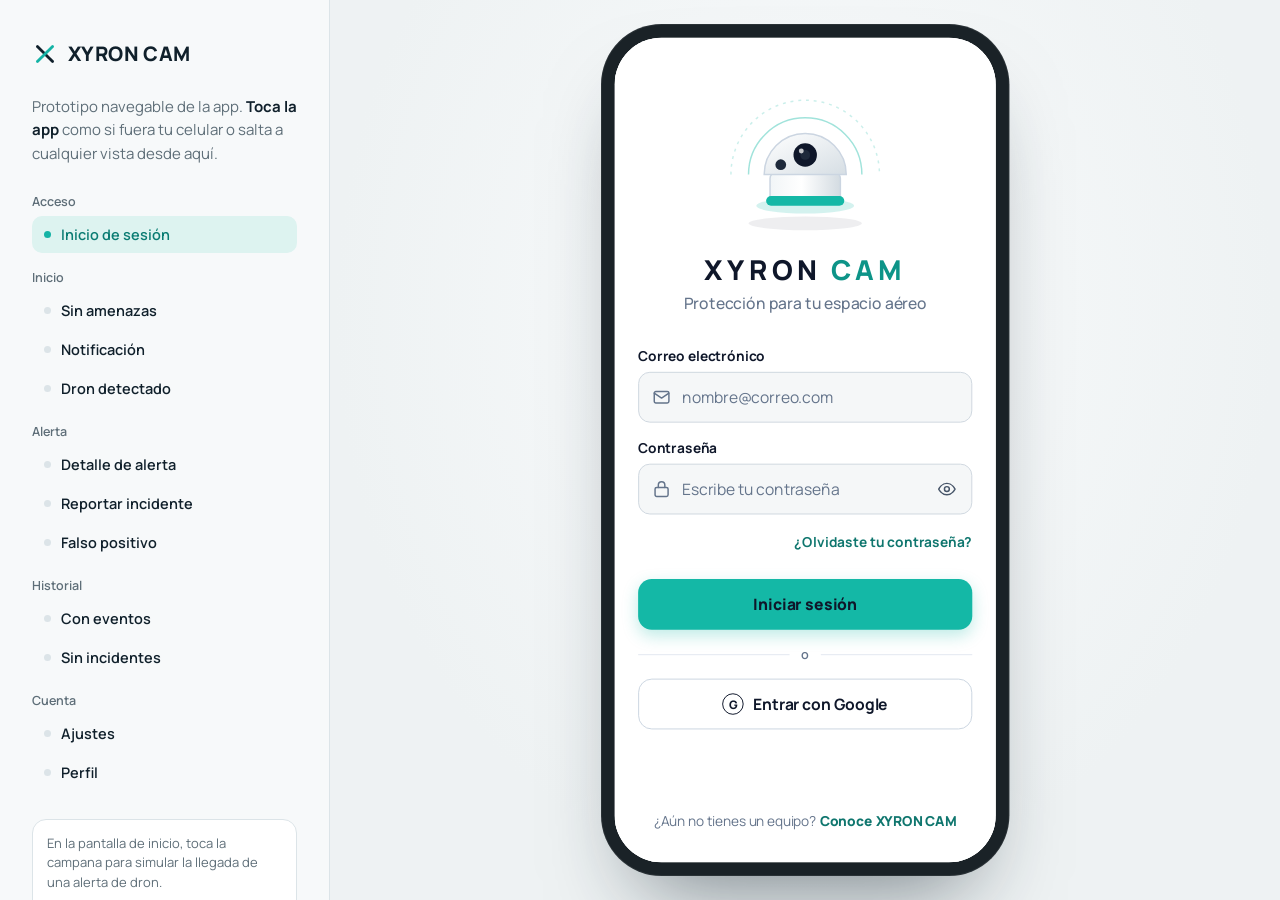
==== prototipo-app.html @ 4e714e8f "Agrega la página de producto estática de XYRON CAM Scout Publica prototipo-v2 como index.html con me" ====
<!DOCTYPE html>
<html lang="es">
<head>
<meta charset="utf-8">
<meta name="viewport" content="width=device-width, initial-scale=1, viewport-fit=cover">
<meta name="theme-color" content="#EEF2F3">
<title>XYRON CAM · Prototipo</title>
<link rel="preconnect" href="https://fonts.googleapis.com">
<link rel="preconnect" href="https://fonts.gstatic.com" crossorigin>
<link href="https://fonts.googleapis.com/css2?family=Manrope:wght@400;500;600;700;800&display=swap" rel="stylesheet">
<style>
:root{
  --ink:#10202B; --muted:#5E6E78; --line:#DCE4E8; --bg:#EEF2F3;
  --teal:#14B3A5; --teal-ink:#0A7C73; --teal-soft:#DDF3F0; --bezel:#1A2227;
}
*{box-sizing:border-box;margin:0;padding:0}
html,body{height:100%}
body{font-family:Manrope,system-ui,-apple-system,"Segoe UI",sans-serif;color:var(--ink);background:var(--bg);overflow:hidden}

.layout{display:grid;grid-template-columns:330px 1fr;height:100vh;height:100dvh}
.panel{padding:40px 32px;display:flex;flex-direction:column;gap:28px;border-right:1px solid var(--line);background:#F7F9FA;overflow-y:auto}
.brand{display:flex;align-items:center;gap:10px;font-weight:800;font-size:20px;letter-spacing:.02em}
.brand svg{width:26px;height:26px}
.intro{font-size:15px;line-height:1.55;color:var(--muted);max-width:30ch}
.intro b{color:var(--ink);font-weight:700}
#menu{display:flex;flex-direction:column;gap:16px}
.group h3{font-size:12.5px;font-weight:600;color:var(--muted);margin-bottom:6px}
.group ul{list-style:none;display:flex;flex-direction:column;gap:2px}
.group button{all:unset;box-sizing:border-box;width:100%;padding:9px 12px;border-radius:10px;font-size:14.5px;font-weight:600;cursor:pointer;display:flex;align-items:center;gap:10px}
.group button::before{content:"";width:7px;height:7px;border-radius:50%;background:var(--line);flex:none}
.group button:hover{background:#ECF1F3}
.group button[aria-current="page"]{background:var(--teal-soft);color:var(--teal-ink)}
.group button[aria-current="page"]::before{background:var(--teal)}
.group button:focus-visible{outline:2px solid var(--teal);outline-offset:2px}
.tip{margin-top:auto;font-size:13px;line-height:1.5;color:var(--muted);padding:14px;border-radius:14px;background:#fff;border:1px solid var(--line)}
.reset{all:unset;cursor:pointer;font-size:13.5px;font-weight:700;color:var(--teal-ink)}
.reset:focus-visible{outline:2px solid var(--teal);outline-offset:3px;border-radius:4px}

.stage{position:relative;display:flex;align-items:center;justify-content:center;overflow:hidden;
  background:radial-gradient(ellipse at 50% 35%, #F9FBFC 0%, var(--bg) 70%)}
.box{position:relative}
.phone{position:absolute;top:0;left:0;width:418px;height:872px;padding:14px;border-radius:62px;background:var(--bezel);
  transform-origin:0 0;box-shadow:0 50px 90px -40px rgba(16,32,43,.55),inset 0 0 0 1px rgba(255,255,255,.07)}
.screen{position:relative;width:390px;height:844px;border-radius:48px;overflow:hidden;background:#fff}
.screen iframe{position:absolute;inset:0;width:100%;height:100%;border:0;background:#fff;opacity:0;transition:opacity .28s ease}
.screen iframe.on{opacity:1;z-index:2}
.loader{position:absolute;inset:0;display:grid;place-items:center;z-index:1}
.loader i{width:34px;height:34px;border-radius:50%;border:3px solid var(--teal-soft);border-top-color:var(--teal);animation:spin .8s linear infinite}
@keyframes spin{to{transform:rotate(360deg)}}

.toast{position:absolute;left:50%;bottom:110px;transform:translate(-50%,16px);z-index:10;opacity:0;pointer-events:none;
  background:var(--ink);color:#fff;font-size:14px;font-weight:600;padding:12px 18px;border-radius:14px;max-width:340px;text-align:center;
  transition:opacity .25s, transform .25s}
.toast.show{opacity:1;transform:translate(-50%,0)}

@media (max-width:900px){
  .layout{grid-template-columns:1fr}
  .panel{display:none}
}
@media (max-width:500px){
  body{background:#fff}
  .stage{background:#fff}
  .box{width:100vw!important;height:100vh!important;height:100dvh!important}
  .phone{position:static;width:100%;height:100%;padding:0;border-radius:0;box-shadow:none;background:#fff;transform:none!important}
  .screen{width:100%;height:100%;border-radius:0}
}
@media (prefers-reduced-motion:reduce){
  .screen iframe,.toast{transition:none}
  .loader i{animation:none}
}
</style>
</head>
<body>
<div class="layout">
  <aside class="panel">
    <div class="brand">
      <svg viewBox="0 0 24 24" fill="none" stroke-width="2.6" stroke-linecap="round" aria-hidden="true">
        <path d="M5 5l14 14" stroke="#10202B"/><path d="M19 5L5 19" stroke="#14B3A5"/>
      </svg>
      XYRON CAM
    </div>
    <p class="intro">Prototipo navegable de la app. <b>Toca la app</b> como si fuera tu celular o salta a cualquier vista desde aquí.</p>
    <nav id="menu" aria-label="Vistas del prototipo"></nav>
    <div class="tip">En la pantalla de inicio, toca la campana para simular la llegada de una alerta de dron.<br><br>
      <button class="reset" id="reset">Reiniciar recorrido</button></div>
  </aside>

  <main class="stage" id="stage">
    <div class="box" id="box">
      <div class="phone" id="phone">
        <div class="screen" id="screen">
          <div class="loader"><i></i></div>
          <iframe title="Vista de la app XYRON CAM"></iframe>
          <iframe title="Vista de la app XYRON CAM" aria-hidden="true"></iframe>
          <div class="toast" id="toast" role="status" aria-live="polite"></div>
        </div>
      </div>
    </div>
  </main>
</div>

<script>
const VIEWS = [
  ["Acceso", [["login","Inicio de sesión"]]],
  ["Inicio", [["inicio","Sin amenazas"],["notificacion","Notificación"],["alerta","Dron detectado"]]],
  ["Alerta", [["detalle","Detalle de alerta"],["reporte","Reportar incidente"],["falso-positivo","Falso positivo"]]],
  ["Historial", [["historial","Con eventos"],["historial-vacio","Sin incidentes"]]],
  ["Cuenta", [["ajustes","Ajustes"],["perfil","Perfil"]]]
];
const TITLES = Object.fromEntries(VIEWS.flatMap(g => g[1]));
const frames = [...document.querySelectorAll("#screen iframe")];
let front = 0, current = null, alertMode = false, swapTimer = null, toastTimer = null;

const menu = document.getElementById("menu");
menu.innerHTML = VIEWS.map(([g, items]) =>
  `<div class="group"><h3>${g}</h3><ul>${items.map(([id, t]) =>
    `<li><button data-go="${id}">${t}</button></li>`).join("")}</ul></div>`).join("");
menu.addEventListener("click", e => {
  const b = e.target.closest("[data-go]");
  if (b) navigate(b.dataset.go);
});
document.getElementById("reset").addEventListener("click", () => { alertMode = false; navigate("login"); });

function navigate(to) {
  if (to === "@home") to = alertMode ? "alerta" : "inicio";
  if (to === "alerta") alertMode = true;
  if (to === "login" || to === "inicio") alertMode = false;
  if (location.hash !== "#/" + to) location.hash = "/" + to;
  else load(to);
}

// Carga la vista en el iframe oculto y lo muestra cuando avisa que ya se pintó
function load(id) {
  if (!TITLES[id]) id = "login";
  if (id === current) return;
  current = id;
  document.title = "XYRON CAM · " + TITLES[id];
  menu.querySelectorAll("[data-go]").forEach(b =>
    b.dataset.go === id ? b.setAttribute("aria-current", "page") : b.removeAttribute("aria-current"));
  const back = frames[1 - front];
  back.dataset.view = id;
  back.src = "screens/" + id + ".html";
  clearTimeout(swapTimer);
  swapTimer = setTimeout(() => swap(id), 4000);
}

function swap(id) {
  const back = frames[1 - front];
  if (back.dataset.view !== id || back.classList.contains("on")) return;
  clearTimeout(swapTimer);
  back.classList.add("on"); back.removeAttribute("aria-hidden");
  const old = frames[front];
  old.classList.remove("on"); old.setAttribute("aria-hidden", "true");
  front = 1 - front;
  setTimeout(() => { if (!old.classList.contains("on")) old.src = "about:blank"; }, 350);
}

function toast(msg) {
  const t = document.getElementById("toast");
  t.textContent = msg; t.classList.add("show");
  clearTimeout(toastTimer);
  toastTimer = setTimeout(() => t.classList.remove("show"), 2400);
}

window.addEventListener("message", e => {
  const d = e.data;
  if (!d || !d.xyron) return;
  if (d.ready) {
    const back = frames[1 - front];
    if (e.source === back.contentWindow) swap(d.ready);
    return;
  }
  if (e.source !== frames[front].contentWindow) return;
  if (d.toast) toast(d.toast);
  if (d.to) navigate(d.to);
});

window.addEventListener("hashchange", () => load(location.hash.replace("#/", "")));

function fit() {
  if (innerWidth <= 500) return;
  const stage = document.getElementById("stage").getBoundingClientRect();
  const s = Math.min(1, (stage.height - 48) / 872, (stage.width - 48) / 418);
  const box = document.getElementById("box");
  box.style.width = 418 * s + "px";
  box.style.height = 872 * s + "px";
  document.getElementById("phone").style.transform = `scale(${s})`;
}
addEventListener("resize", fit);
fit();
load(location.hash.replace("#/", "") || "login");
</script>
</body>
</html>
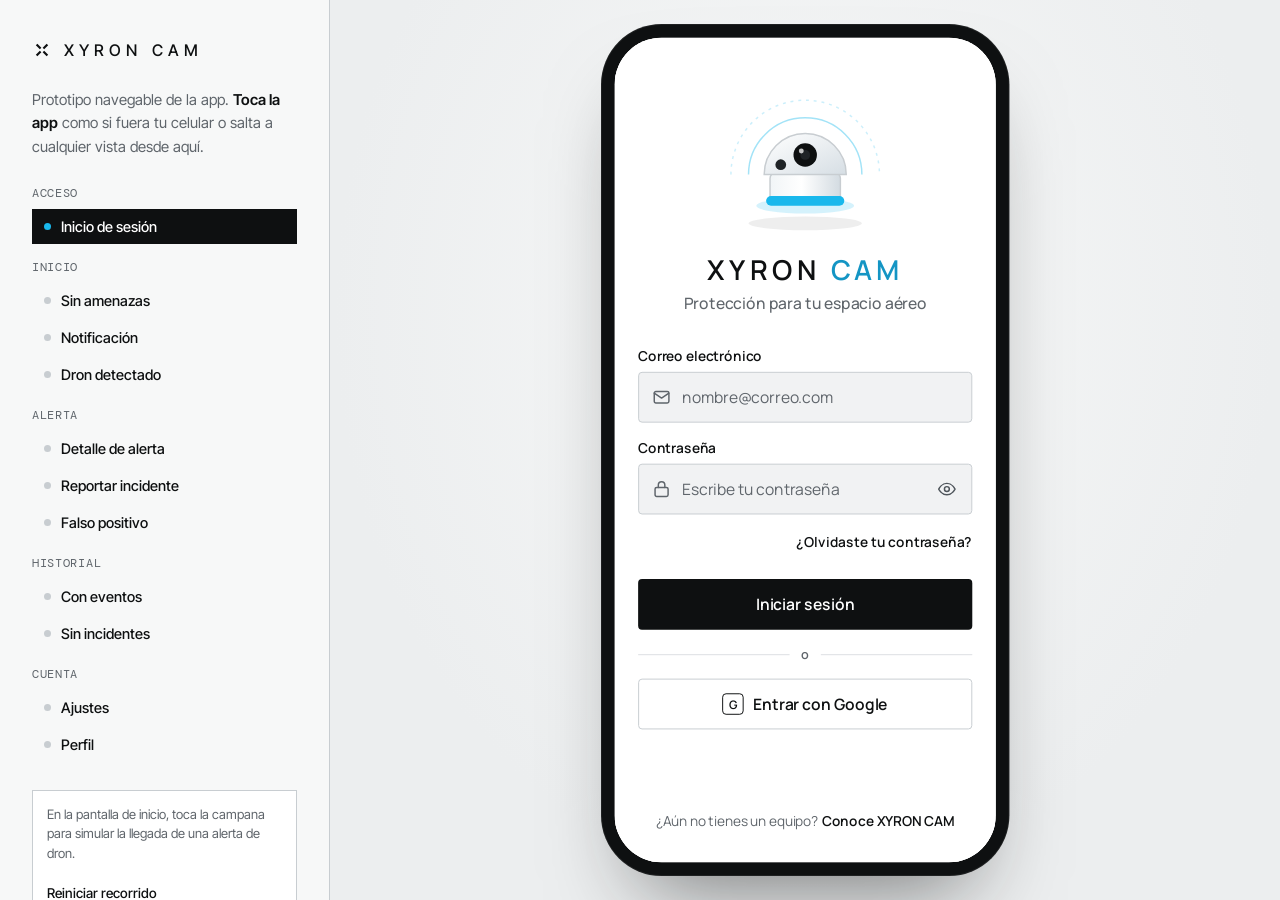
==== commit 000a9502: "Aplica el estilo de precisión industrial a todo el sitio El sitio se veía informal (tipografía Anton" ====
--- a/prototipo-app.html
+++ b/prototipo-app.html
@@ -3,44 +3,44 @@
 <head>
 <meta charset="utf-8">
 <meta name="viewport" content="width=device-width, initial-scale=1, viewport-fit=cover">
-<meta name="theme-color" content="#EEF2F3">
+<meta name="theme-color" content="#ECEEEF">
 <title>XYRON CAM · Prototipo</title>
 <link rel="preconnect" href="https://fonts.googleapis.com">
 <link rel="preconnect" href="https://fonts.gstatic.com" crossorigin>
-<link href="https://fonts.googleapis.com/css2?family=Manrope:wght@400;500;600;700;800&display=swap" rel="stylesheet">
+<link href="https://fonts.googleapis.com/css2?family=DM+Mono:wght@400;500&family=Inter+Tight:wght@400;500;600&display=swap" rel="stylesheet">
 <style>
 :root{
-  --ink:#10202B; --muted:#5E6E78; --line:#DCE4E8; --bg:#EEF2F3;
-  --teal:#14B3A5; --teal-ink:#0A7C73; --teal-soft:#DDF3F0; --bezel:#1A2227;
+  --ink:#0E1011; --muted:#5F656B; --line:#C8CDD1; --bg:#ECEEEF;
+  --teal:#19B8EC; --teal-ink:#0E1011; --teal-soft:#DCDFE2; --bezel:#0E1011;
 }
 *{box-sizing:border-box;margin:0;padding:0}
 html,body{height:100%}
-body{font-family:Manrope,system-ui,-apple-system,"Segoe UI",sans-serif;color:var(--ink);background:var(--bg);overflow:hidden}
+body{font-family:"Inter Tight",system-ui,-apple-system,"Segoe UI",sans-serif;color:var(--ink);background:var(--bg);overflow:hidden}
 
 .layout{display:grid;grid-template-columns:330px 1fr;height:100vh;height:100dvh}
-.panel{padding:40px 32px;display:flex;flex-direction:column;gap:28px;border-right:1px solid var(--line);background:#F7F9FA;overflow-y:auto}
-.brand{display:flex;align-items:center;gap:10px;font-weight:800;font-size:20px;letter-spacing:.02em}
-.brand svg{width:26px;height:26px}
+.panel{padding:40px 32px;display:flex;flex-direction:column;gap:28px;border-right:1px solid var(--line);background:#F7F8F8;overflow-y:auto}
+.brand{display:flex;align-items:center;gap:12px;font-weight:500;font-size:16px;letter-spacing:.32em}
+.brand svg{width:20px;height:20px}
 .intro{font-size:15px;line-height:1.55;color:var(--muted);max-width:30ch}
-.intro b{color:var(--ink);font-weight:700}
+.intro b{color:var(--ink);font-weight:600}
 #menu{display:flex;flex-direction:column;gap:16px}
-.group h3{font-size:12.5px;font-weight:600;color:var(--muted);margin-bottom:6px}
+.group h3{font:400 11.5px "DM Mono",ui-monospace,monospace;letter-spacing:.06em;text-transform:uppercase;color:var(--muted);margin-bottom:8px}
 .group ul{list-style:none;display:flex;flex-direction:column;gap:2px}
-.group button{all:unset;box-sizing:border-box;width:100%;padding:9px 12px;border-radius:10px;font-size:14.5px;font-weight:600;cursor:pointer;display:flex;align-items:center;gap:10px}
+.group button{all:unset;box-sizing:border-box;width:100%;padding:9px 12px;border-radius:0;font-size:14.5px;font-weight:500;cursor:pointer;display:flex;align-items:center;gap:10px}
 .group button::before{content:"";width:7px;height:7px;border-radius:50%;background:var(--line);flex:none}
-.group button:hover{background:#ECF1F3}
-.group button[aria-current="page"]{background:var(--teal-soft);color:var(--teal-ink)}
+.group button:hover{background:#ECEEEF}
+.group button[aria-current="page"]{background:var(--ink);color:#fff}
 .group button[aria-current="page"]::before{background:var(--teal)}
 .group button:focus-visible{outline:2px solid var(--teal);outline-offset:2px}
-.tip{margin-top:auto;font-size:13px;line-height:1.5;color:var(--muted);padding:14px;border-radius:14px;background:#fff;border:1px solid var(--line)}
-.reset{all:unset;cursor:pointer;font-size:13.5px;font-weight:700;color:var(--teal-ink)}
+.tip{margin-top:auto;font-size:13px;line-height:1.5;color:var(--muted);padding:14px;border-radius:0;background:#fff;border:1px solid var(--line)}
+.reset{all:unset;cursor:pointer;font-size:13.5px;font-weight:500;color:var(--ink);border-bottom:1px solid currentColor}
 .reset:focus-visible{outline:2px solid var(--teal);outline-offset:3px;border-radius:4px}
 
 .stage{position:relative;display:flex;align-items:center;justify-content:center;overflow:hidden;
-  background:radial-gradient(ellipse at 50% 35%, #F9FBFC 0%, var(--bg) 70%)}
+  background:radial-gradient(ellipse at 50% 35%, #F7F8F8 0%, var(--bg) 70%)}
 .box{position:relative}
 .phone{position:absolute;top:0;left:0;width:418px;height:872px;padding:14px;border-radius:62px;background:var(--bezel);
-  transform-origin:0 0;box-shadow:0 50px 90px -40px rgba(16,32,43,.55),inset 0 0 0 1px rgba(255,255,255,.07)}
+  transform-origin:0 0;box-shadow:0 50px 90px -40px rgba(14,16,17,.55),inset 0 0 0 1px rgba(255,255,255,.07)}
 .screen{position:relative;width:390px;height:844px;border-radius:48px;overflow:hidden;background:#fff}
 .screen iframe{position:absolute;inset:0;width:100%;height:100%;border:0;background:#fff;opacity:0;transition:opacity .28s ease}
 .screen iframe.on{opacity:1;z-index:2}
@@ -49,7 +49,7 @@
 @keyframes spin{to{transform:rotate(360deg)}}
 
 .toast{position:absolute;left:50%;bottom:110px;transform:translate(-50%,16px);z-index:10;opacity:0;pointer-events:none;
-  background:var(--ink);color:#fff;font-size:14px;font-weight:600;padding:12px 18px;border-radius:14px;max-width:340px;text-align:center;
+  background:var(--ink);color:#fff;font-size:14px;font-weight:500;padding:12px 18px;border-radius:0;max-width:340px;text-align:center;
   transition:opacity .25s, transform .25s}
 .toast.show{opacity:1;transform:translate(-50%,0)}
 
@@ -74,9 +74,7 @@
 <div class="layout">
   <aside class="panel">
     <div class="brand">
-      <svg viewBox="0 0 24 24" fill="none" stroke-width="2.6" stroke-linecap="round" aria-hidden="true">
-        <path d="M5 5l14 14" stroke="#10202B"/><path d="M19 5L5 19" stroke="#14B3A5"/>
-      </svg>
+      <svg viewBox="0 0 24 24" fill="none" stroke="currentColor" stroke-width="2.6" aria-hidden="true"><path d="M5.5 5.5l4.8 4.8M18.5 5.5l-4.8 4.8M5.5 18.5l4.8-4.8M18.5 18.5l-4.8-4.8"/></svg>
       XYRON CAM
     </div>
     <p class="intro">Prototipo navegable de la app. <b>Toca la app</b> como si fuera tu celular o salta a cualquier vista desde aquí.</p>
